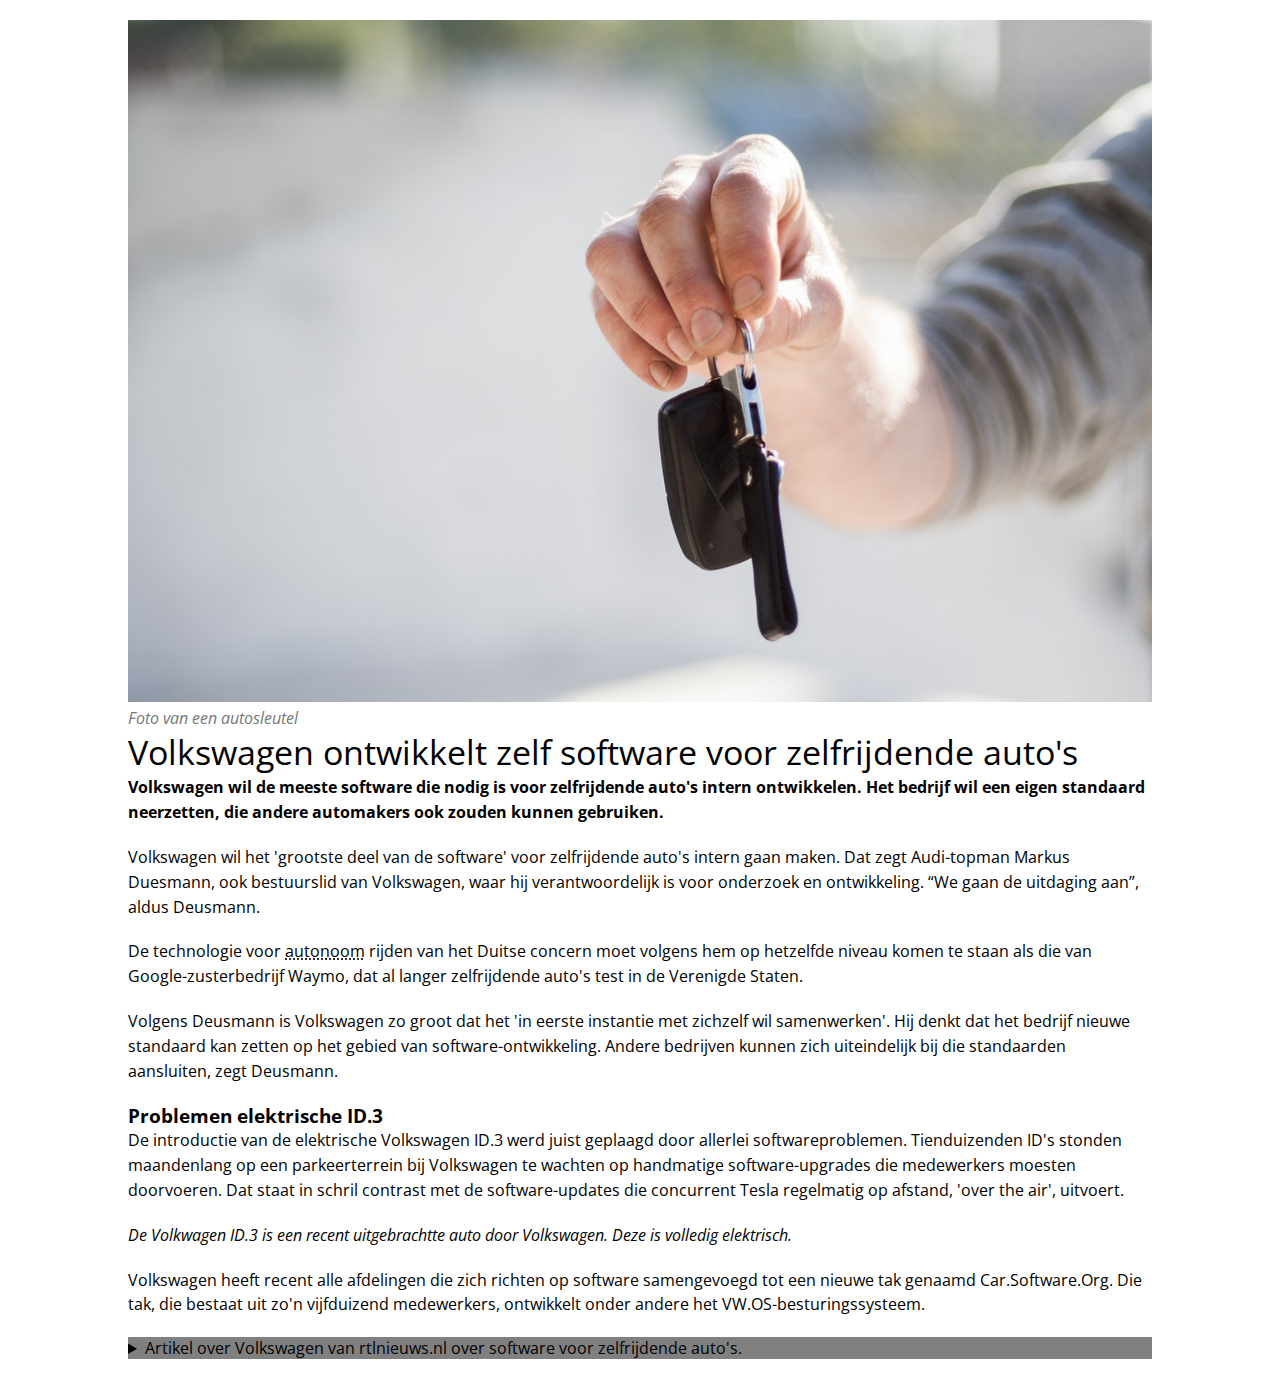
==== Week 1.1/index.html @ 691e72bb "Renamed folder" ====
<!DOCTYPE html>
<html>
<head>
	<meta charset="utf-8">
	<meta name="viewport" content="width=device-width, initial-scale=1.0">
	<link rel="preconnect" href="https://fonts.gstatic.com">
	<link href="https://fonts.googleapis.com/css2?family=Open+Sans&display=swap" rel="stylesheet">
	<link rel ="stylesheet" href="css/master.css">
	<title> Hello World! </title>
</head>
<body>
	<main class="container">
		<article>
			<figure>
				<img src="images/carkey.jpg" alt="Foto van iemand die een autosleutel vasthoudt">
				<figcaption>
					<i>Foto van een autosleutel</i>
				</figcaption>
			</figure>
			<section>
				<header>
					<h1> Volkswagen ontwikkelt zelf software voor zelfrijdende auto's </h1>
					<p>Volkswagen wil de meeste software die nodig is voor zelfrijdende auto's intern ontwikkelen. Het bedrijf wil een eigen standaard neerzetten, die andere automakers ook zouden kunnen gebruiken.</p>
				</header>
				<p>Volkswagen wil het 'grootste deel van de software' voor zelfrijdende auto's intern gaan maken. Dat zegt Audi-topman Markus Duesmann, ook bestuurslid van Volkswagen, waar hij verantwoordelijk is voor onderzoek en ontwikkeling. <q>We gaan de uitdaging aan</q>, aldus Deusmann.</p>
				<p>De technologie voor <abbr title="onafhankelijk">autonoom</abbr> rijden van het Duitse concern moet volgens hem op hetzelfde niveau komen te staan als die van Google-zusterbedrijf Waymo, dat al langer zelfrijdende auto's test in de Verenigde Staten.</p>
				<p>Volgens Deusmann is Volkswagen zo groot dat het 'in eerste instantie met zichzelf wil samenwerken'. Hij denkt dat het bedrijf nieuwe standaard kan zetten op het gebied van software-ontwikkeling. Andere bedrijven kunnen zich uiteindelijk bij die standaarden aansluiten, zegt Deusmann.</p>
			</section>
			<section>
				<h3>Problemen elektrische ID.3</h3>
				<p>De introductie van de elektrische Volkswagen ID.3 werd juist geplaagd door allerlei softwareproblemen. Tienduizenden ID's stonden maandenlang op een parkeerterrein bij Volkswagen te wachten op handmatige software-upgrades die medewerkers moesten doorvoeren. Dat staat in schril contrast met de software-updates die concurrent Tesla regelmatig op afstand, 'over the air', uitvoert.</p>
				<aside>
					<p><i>De Volkwagen ID.3 is een recent uitgebrachtte auto door Volkswagen. Deze is volledig elektrisch.</i></p>
				</aside>
				<p>Volkswagen heeft recent alle afdelingen die zich richten op software samengevoegd tot een nieuwe tak genaamd Car.Software.Org. Die tak, die bestaat uit zo'n vijfduizend medewerkers, ontwikkelt onder andere het VW.OS-besturingssysteem. </p>
			</section>
			<footer>
				<details>
					<summary>Artikel over Volkswagen van rtlnieuws.nl over software voor zelfrijdende auto's.</summary>
					<p> Artikel is overgenomen voor educatie. Van rtlnieuws.nl </p>
					<a href="https://www.rtlnieuws.nl/tech/artikel/5212487/volkswagen-zelfrijdende-auto-id3-autonoom-id4">Link naar artikelbron</a>
				</details>
			</footer>
		</article>
	</main>
</body>
</html>
---- Week 1.1/css/master.css ----
*{
	margin:0;
	padding:0;
}

body{
	box-sizing: border-box;
	font-family: 'Open Sans', sans-serif;
	font-size: 16px;
}

header{
	font-weight: bold;
}

h1{
	font-size: 210%;
	font-weight: 400;
}

p{
	line-height: 1.55;
	margin-bottom: 20px;
}

figcaption{
	color:#777;
}

img{
	width: 100%;
}

footer{
	background-color: grey;
}

.container{
	width:40%;
	padding:20px;
	margin: 0 auto;
}

@media only screen and (max-width: 1400px){
	.container{
		width: 80%;
	}
}

@media only screen and (max-width: 400px){
	.container{
		width: 90%;
	}
}
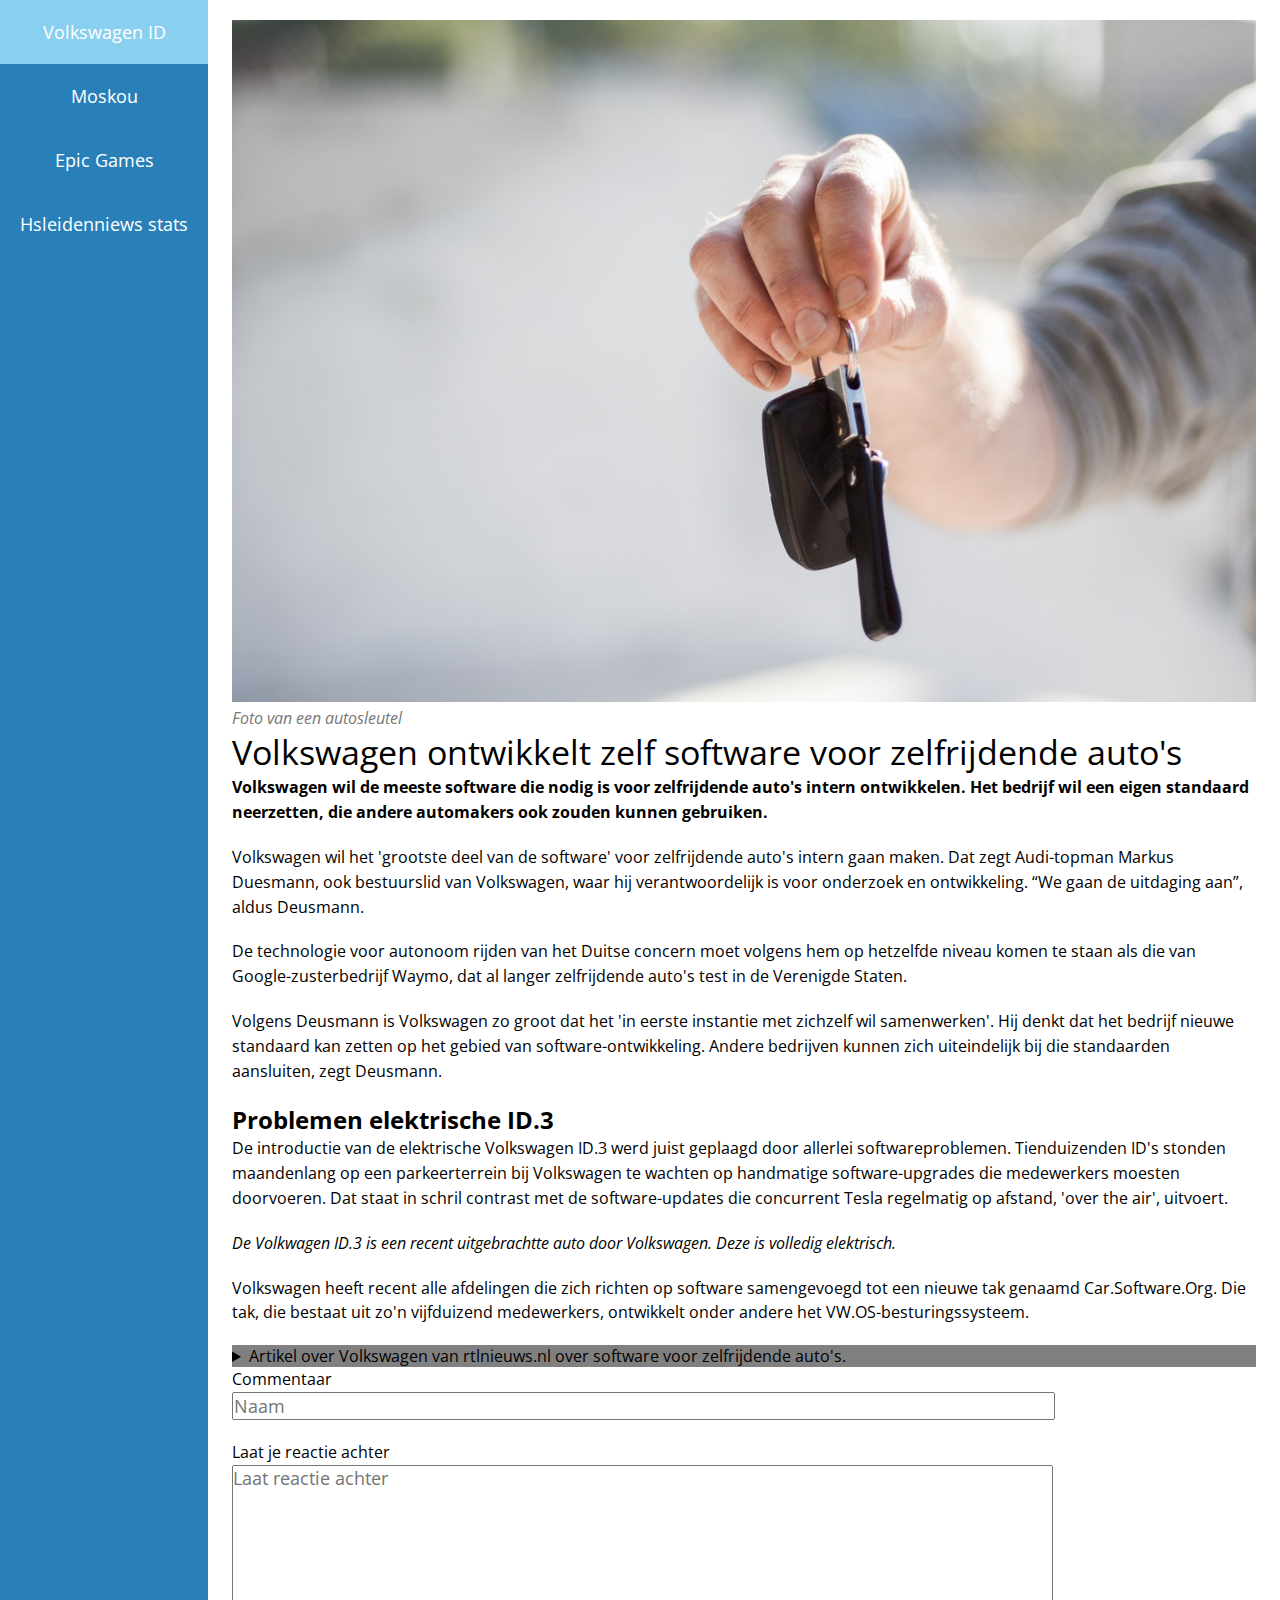
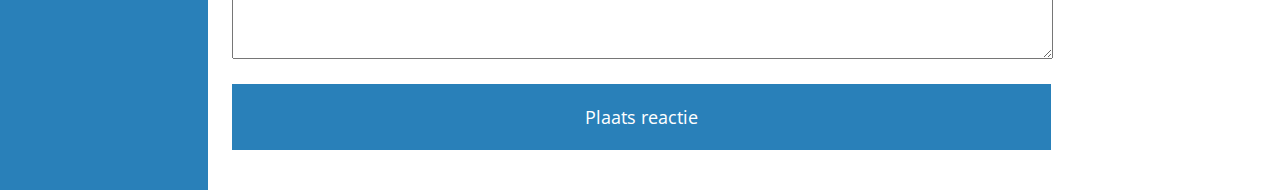
==== commit ee97e58d: "Updates" ====
--- a/Week 1.1/index.html
+++ b/Week 1.1/index.html
@@ -6,9 +6,17 @@
 	<link rel="preconnect" href="https://fonts.gstatic.com">
 	<link href="https://fonts.googleapis.com/css2?family=Open+Sans&display=swap" rel="stylesheet">
 	<link rel ="stylesheet" href="css/master.css">
-	<title> Hello World! </title>
+	<title>Volkwagen ID - hsleidennieuws.nl</title>
 </head>
 <body>
+	<nav>
+		<ul>
+			<li><a href=".">Volkswagen ID</a></li>
+			<li><a href="article2.html">Moskou</a></li>
+			<li><a href="article3.html">Epic Games</a></li>
+      <li><a href="table.html">Hsleidenniews stats</a></li>
+		</ul>
+	</nav>
 	<main class="container">
 		<article>
 			<figure>
@@ -23,11 +31,11 @@
 					<p>Volkswagen wil de meeste software die nodig is voor zelfrijdende auto's intern ontwikkelen. Het bedrijf wil een eigen standaard neerzetten, die andere automakers ook zouden kunnen gebruiken.</p>
 				</header>
 				<p>Volkswagen wil het 'grootste deel van de software' voor zelfrijdende auto's intern gaan maken. Dat zegt Audi-topman Markus Duesmann, ook bestuurslid van Volkswagen, waar hij verantwoordelijk is voor onderzoek en ontwikkeling. <q>We gaan de uitdaging aan</q>, aldus Deusmann.</p>
-				<p>De technologie voor <abbr title="onafhankelijk">autonoom</abbr> rijden van het Duitse concern moet volgens hem op hetzelfde niveau komen te staan als die van Google-zusterbedrijf Waymo, dat al langer zelfrijdende auto's test in de Verenigde Staten.</p>
+				<p>De technologie voor autonoom rijden van het Duitse concern moet volgens hem op hetzelfde niveau komen te staan als die van Google-zusterbedrijf Waymo, dat al langer zelfrijdende auto's test in de Verenigde Staten.</p>
 				<p>Volgens Deusmann is Volkswagen zo groot dat het 'in eerste instantie met zichzelf wil samenwerken'. Hij denkt dat het bedrijf nieuwe standaard kan zetten op het gebied van software-ontwikkeling. Andere bedrijven kunnen zich uiteindelijk bij die standaarden aansluiten, zegt Deusmann.</p>
 			</section>
 			<section>
-				<h3>Problemen elektrische ID.3</h3>
+				<h2>Problemen elektrische ID.3</h2>
 				<p>De introductie van de elektrische Volkswagen ID.3 werd juist geplaagd door allerlei softwareproblemen. Tienduizenden ID's stonden maandenlang op een parkeerterrein bij Volkswagen te wachten op handmatige software-upgrades die medewerkers moesten doorvoeren. Dat staat in schril contrast met de software-updates die concurrent Tesla regelmatig op afstand, 'over the air', uitvoert.</p>
 				<aside>
 					<p><i>De Volkwagen ID.3 is een recent uitgebrachtte auto door Volkswagen. Deze is volledig elektrisch.</i></p>
@@ -41,6 +49,14 @@
 					<a href="https://www.rtlnieuws.nl/tech/artikel/5212487/volkswagen-zelfrijdende-auto-id3-autonoom-id4">Link naar artikelbron</a>
 				</details>
 			</footer>
+			<form>
+				<p> <label for="naam"> Commentaar </label> </p>
+				<input id = "naam" type="text" name="naam" placeholder="Naam">
+				<p> <label for="reactie"> Laat je reactie achter </label> </p>
+				<textarea name="reactie" id="reactie" rows="8" cols="50" placeholder="Laat reactie achter"></textarea>
+				<br>
+				<input type="submit" name="verzend" value="Plaats reactie">
+			</form>
 		</article>
 	</main>
 </body>
--- a/Week 1.1/css/master.css
+++ b/Week 1.1/css/master.css
@@ -7,6 +7,17 @@
 	box-sizing: border-box;
 	font-family: 'Open Sans', sans-serif;
 	font-size: 16px;
+	display: flex;
+}
+
+body::-webkit-scrollbar {
+	width:10px;
+	background-color:#f5f5f5;
+}
+
+body::-webkit-scrollbar-thumb {
+	background-color:#2980b9;
+	border-radius: 5px;
 }
 
 header{
@@ -31,8 +42,91 @@
 	width: 100%;
 }
 
+nav {
+	background-color: #2980b9;
+}
+
+nav ul {
+	list-style:none;
+}
+
+nav ul li {
+	display: block;
+	color: white;
+	font-size: 110%;
+	height: 100%;
+	text-align: center;
+}
+
+nav ul li:hover {
+	background-color: #89cff0;
+}
+
+form p{
+	padding: 0;
+	margin-bottom: 0;
+}
+
+input , textarea {
+	font-size: 110%;
+	width: 80%;
+	margin-bottom: 20px;
+	font-family: inherit;
+}
+
+input[type=submit]{
+	background-color: #2980b9;
+	color: white;
+	padding:20px;
+	border: 1px solid #2980b9
+}
+
+input[type=submit]:hover{
+	background-color: #89cff0
+}
+
+.russia {
+	width: 80%
+}
+
+nav ul li a, nav ul li a:active, nav ul li a:visited {
+	text-decoration: none;
+	display: block;
+	height: 100%;
+	color:white;
+	padding: 20px 20px;
+}
+
+a {
+	color:black;
+}
+
 footer{
 	background-color: grey;
+}
+
+table{
+	border-collapse: collapse;
+	margin-bottom: 100px;
+}
+tr:hover{
+	background-color: #89cff0;
+}
+
+td, th {
+	border:1px solid #999;
+	padding: 5px;
+}
+
+th {
+	background-color: #2980b8;
+	color:white;
+	font-weight: 400;
+}
+
+li img {
+	width: 100px;
+	padding: 5px;
 }
 
 .container{
@@ -41,14 +135,40 @@
 	margin: 0 auto;
 }
 
+.comments{
+  display: flex;
+	border-style: solid;
+	border-color: #2980b8;
+	padding: 2px;
+	margin-bottom: 10px;
+}
+
+
+
+
+@media (max-width: 700px){
+
+  .comments p{
+    width: 100%;
+    }
+
+  .comments.author_comments{
+   justify-content: flex-start;
+   }
+   }
+
 @media only screen and (max-width: 1400px){
 	.container{
 		width: 80%;
 	}
 }
 
-@media only screen and (max-width: 400px){
+
+@media only screen and (max-width: 600px){
 	.container{
 		width: 90%;
 	}
+	body {
+		display: grid;
+	}
 }
